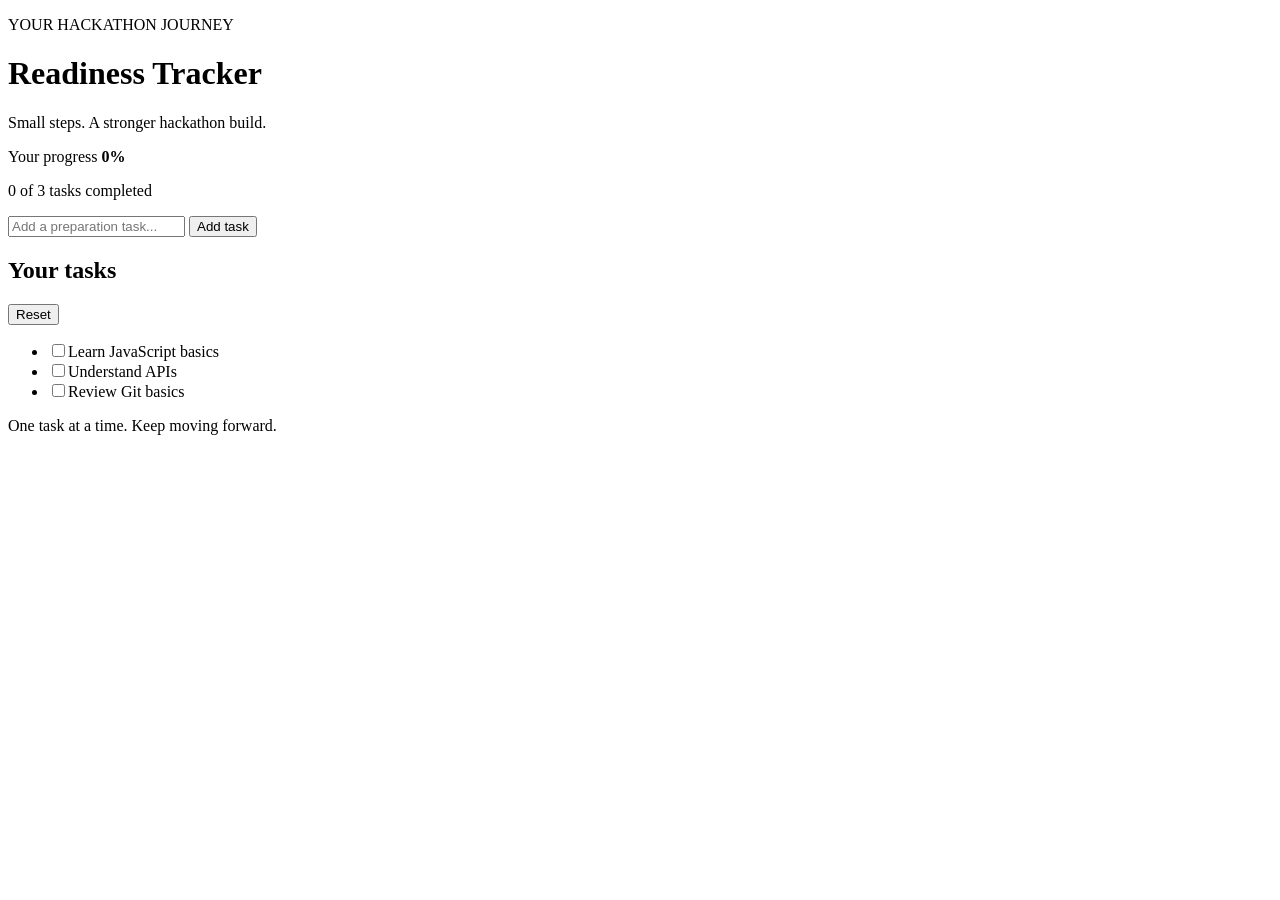
==== index.html @ 0b46b794 "Add files via upload" ====
<!DOCTYPE html>
<html lang="en">
<head>
  <meta charset="UTF-8">
  <meta name="viewport" content="width=device-width, initial-scale=1.0">
  <title>Hackathon Readiness Tracker</title>
  <link rel="stylesheet" href="style.css">
  <script src="script.js" defer></script>
</head>
<body>
  <main class="app">
    <p class="eyebrow">YOUR HACKATHON JOURNEY</p>
    <h1>Readiness Tracker</h1>
    <p class="subtitle">Small steps. A stronger hackathon build.</p>

    <section class="progress-card">
      <div class="progress-heading">
        <span>Your progress</span>
        <strong id="percentage">0%</strong>
      </div>
      <div class="progress-track">
        <div id="progress-bar"></div>
      </div>
      <p id="progress-text">0 of 3 tasks completed</p>
    </section>

    <form id="task-form">
      <input id="task-input" type="text"
        placeholder="Add a preparation task..." maxlength="100"
        required>
      <button type="submit">Add task</button>
    </form>

    <section>
      <div class="section-heading">
        <h2>Your tasks</h2>
        <button id="reset-button" class="reset-button" type="button">
          Reset
        </button>
      </div>
      <ul id="task-list"></ul>
    </section>

    <p class="footer">One task at a time. Keep moving forward.</p>
  </main>
</body>
</html>
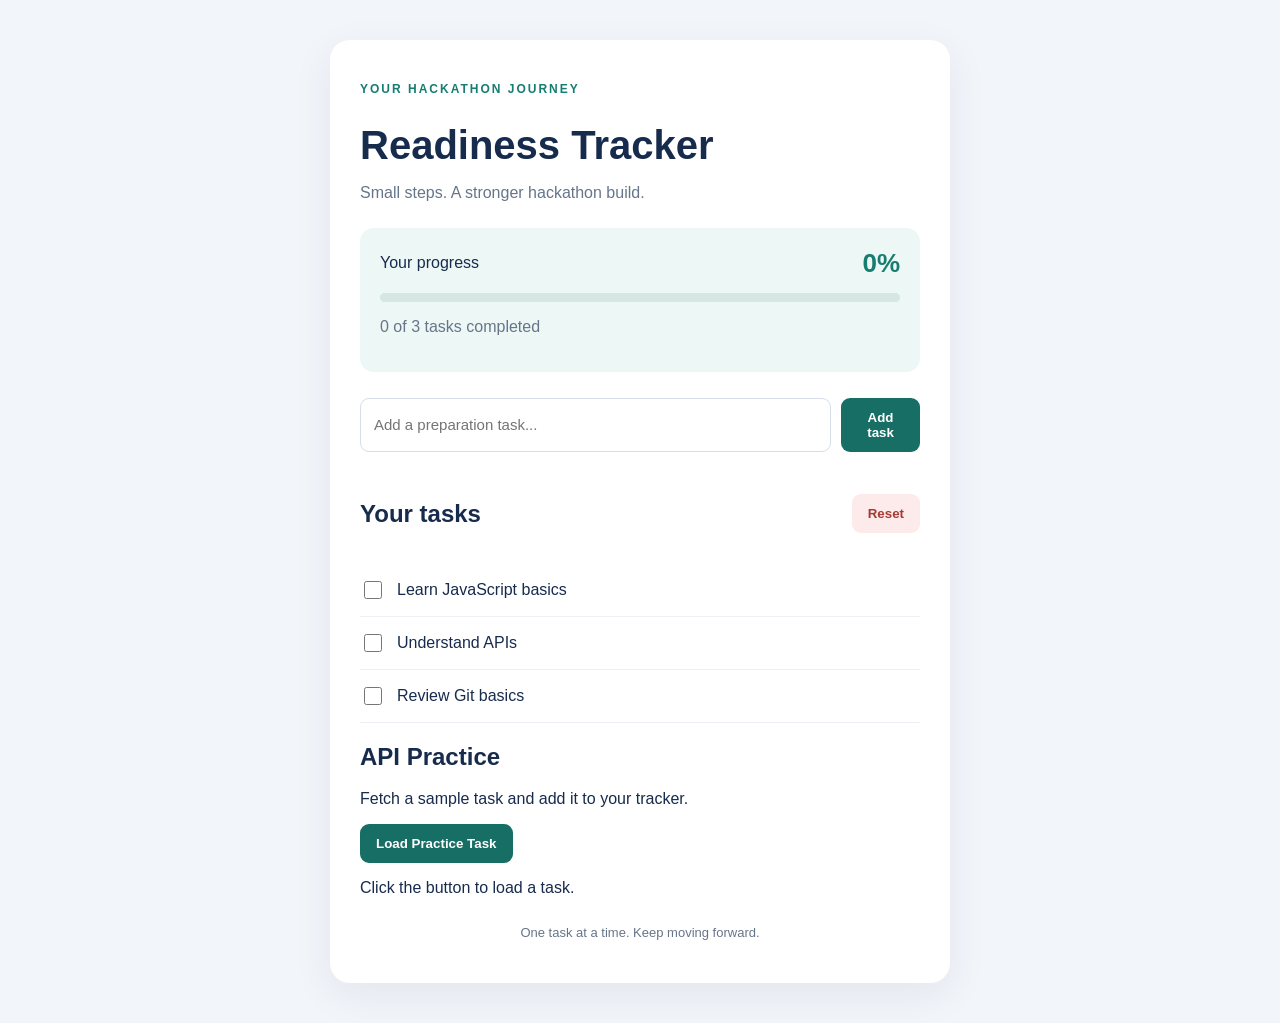
==== commit 1fe63629: "Add files via upload" ====
--- a/index.html
+++ b/index.html
@@ -40,6 +40,25 @@
         </button>
       </div>
       <ul id="task-list"></ul>
+
+      
+    <section class="api-card">
+      <h2>API Practice</h2>
+      <p>Fetch a sample task and add it to your tracker.</p>
+
+      <button id="load-task-button" type="button">
+        Load Practice Task
+      </button>
+
+      <p id="api-result" aria-live="polite">
+        Click the button to load a task.
+      </p>
+
+      <button id="add-api-task-button" type="button" hidden>
+        Add to Tracker
+      </button>
+    </section>
+
     </section>
 
     <p class="footer">One task at a time. Keep moving forward.</p>
--- a/style.css
+++ b/style.css
@@ -0,0 +1,153 @@
+
+* {
+  box-sizing: border-box;
+}
+
+body {
+  margin: 0;
+  min-height: 100vh;
+  padding: 40px 16px;
+  font-family: Arial, sans-serif;
+  background: #f2f5fa;
+  color: #172b4d;
+}
+
+.app {
+  max-width: 620px;
+  margin: 0 auto;
+  padding: 30px;
+  background: white;
+  border-radius: 20px;
+  box-shadow: 0 12px 40px #172b4d12;
+}
+
+.eyebrow {
+  color: #167d70;
+  font-size: 12px;
+  font-weight: bold;
+  letter-spacing: 2px;
+}
+
+h1 {
+  margin-bottom: 8px;
+  font-size: clamp(28px, 6vw, 40px);
+}
+
+.subtitle, #progress-text, .footer {
+  color: #66758a;
+}
+
+.progress-card {
+  margin: 26px 0;
+  padding: 20px;
+  background: #edf7f5;
+  border-radius: 14px;
+}
+
+.progress-heading, .section-heading {
+  display: flex;
+  align-items: center;
+  justify-content: space-between;
+  gap: 12px;
+}
+
+#percentage {
+  color: #167d70;
+  font-size: 26px;
+}
+
+.progress-track {
+  height: 9px;
+  margin-top: 14px;
+  overflow: hidden;
+  background: #d5e7e3;
+  border-radius: 20px;
+}
+
+#progress-bar {
+  width: 0%;
+  height: 100%;
+  background: #168574;
+  border-radius: 20px;
+  transition: width 0.25s ease;
+}
+
+#task-form {
+  display: flex;
+  gap: 10px;
+  margin-bottom: 28px;
+}
+
+input {
+  width: 100%;
+  min-width: 0;
+  padding: 13px;
+  border: 1px solid #d7deea;
+  border-radius: 9px;
+  font-size: 15px;
+}
+
+button {
+  padding: 12px 16px;
+  border: 0;
+  border-radius: 9px;
+  background: #176e65;
+  color: white;
+  font-weight: bold;
+  cursor: pointer;
+}
+
+button:hover {
+  opacity: 0.88;
+}
+
+.reset-button {
+  background: #fcebea;
+  color: #a33a36;
+}
+
+ul {
+  padding: 0;
+  list-style: none;
+}
+
+li {
+  display: flex;
+  align-items: center;
+  gap: 12px;
+  padding: 14px 0;
+  border-bottom: 1px solid #edf0f5;
+  overflow-wrap: anywhere;
+}
+
+li input {
+  width: 18px;
+  min-width: 18px;
+  height: 18px;
+  accent-color: #168574;
+}
+
+li.completed span {
+  color: #8994a5;
+  text-decoration: line-through;
+}
+
+.footer {
+  margin-top: 28px;
+  font-size: 13px;
+  text-align: center;
+}
+
+@media (max-width: 480px) {
+  .app {
+    padding: 21px;
+  }
+
+  #task-form {
+    flex-direction: column;
+  }
+
+  #task-form button {
+    width: 100%;
+  }
+}
